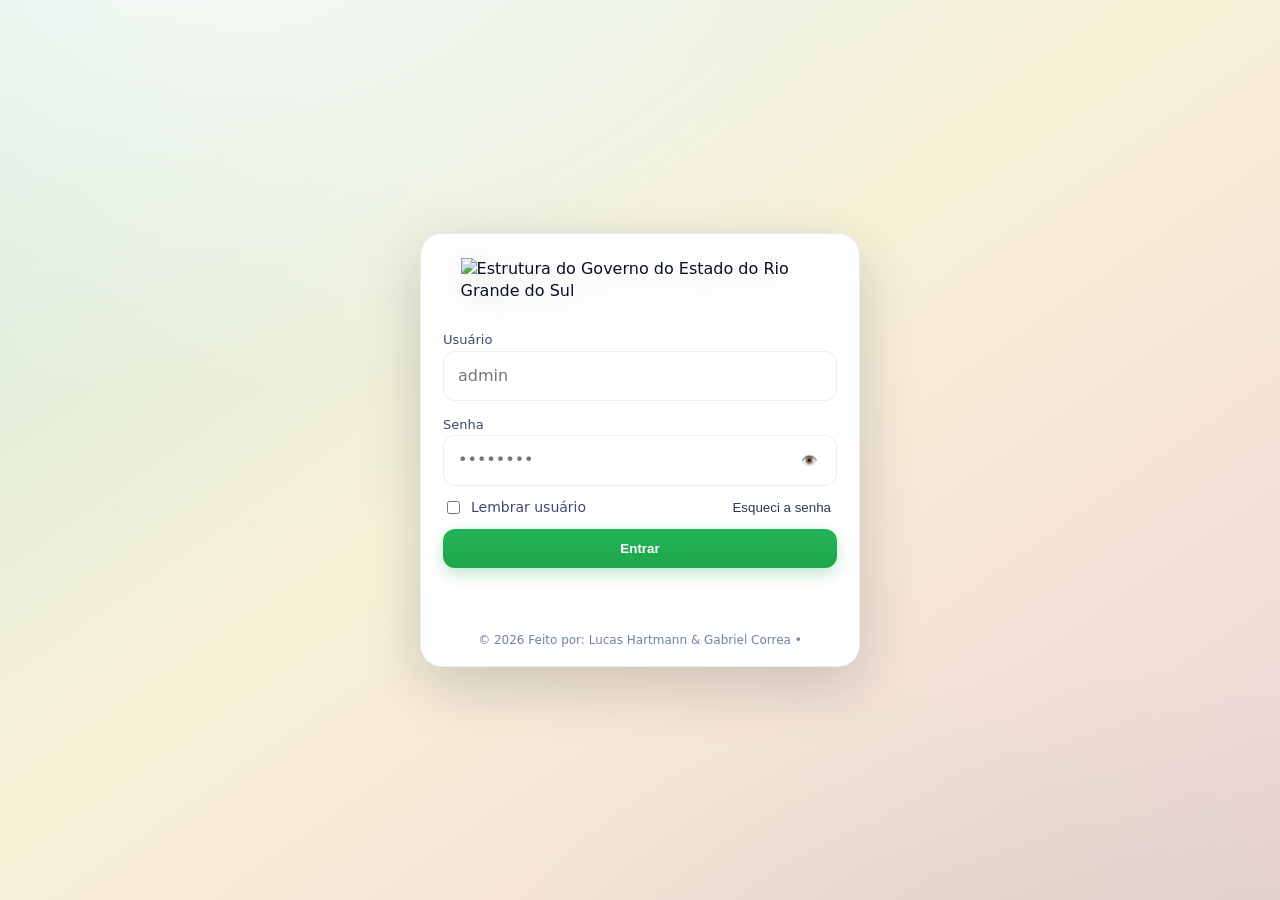
==== index.html @ dbbf9a67 "Add files via upload" ====
<!doctype html>
<html lang="pt-br">
<head>
  <meta charset="utf-8" />
  <meta name="viewport" content="width=device-width, initial-scale=1" />
  <title>Entrar • Estrutura do Governo do RS</title>
  <meta name="color-scheme" content="light dark">
  <style>
    :root{
      --rs-green:#1FA54C; --rs-yellow:#FFC107; --rs-red:#C62828;
      --ink:#0B1020; --muted:#5b6b86; --card:#ffffff;
      --bg:linear-gradient(135deg, rgba(31,165,76,.18), rgba(255,193,7,.18) 40%, rgba(198,40,40,.18));
      --border:#e7eef7; --ring:rgba(31,165,76,.35); --shadow:0 18px 60px rgba(11,16,32,.18);
    }
    *{box-sizing:border-box}
    html,body{height:100%}
    body{margin:0; background:radial-gradient(1600px 900px at 50% -20%,rgba(255,255,255,.8),transparent 70%), var(--bg); font:16px/1.4 system-ui,-apple-system,Segoe UI,Roboto,Ubuntu,"Noto Sans",sans-serif; color:var(--ink)}
    .app{min-height:100%; display:grid; place-items:center; padding:28px}
    .card{width:100%; max-width:440px; background:var(--card); border:1px solid var(--border); border-radius:22px; box-shadow:var(--shadow); overflow:hidden}
    .brand{display:grid; place-items:center; padding:24px 24px 8px}
    .brand img{width:min(520px,92%); height:auto; filter: drop-shadow(0 8px 18px rgba(11,16,32,.18));}
    .title{padding:0 22px 8px; text-align:center;}
    .title h1{margin:0; font-size:22px; letter-spacing:.2px}
    .title p{margin:6px 0 0; color:var(--muted); font-size:14px}
    form{padding:18px 22px 22px; display:grid; gap:12px}
    label{font-size:13px; color:#394a6b}
    .input{display:flex; align-items:center; gap:8px; padding:12px 12px; border:1px solid var(--border); border-radius:12px; background:#fff}
    .input input{border:0; outline:0; flex:1; font:inherit; background:transparent}
    .input:focus-within{box-shadow:0 0 0 4px var(--ring); border-color:#b7e3c8}
    .row{display:flex; align-items:center; justify-content:space-between; gap:8px}
    .row .remember{display:flex; align-items:center; gap:8px; font-size:14px; color:#3b4b6c}
    .btn{cursor:pointer; border:0; padding:12px 16px; border-radius:12px; font-weight:600; box-shadow:0 6px 16px rgba(31,165,76,.28)}
    .btn-primary{background:linear-gradient(180deg, #22b357, var(--rs-green)); color:#fff}
    .btn-primary[disabled]{opacity:.6; cursor:not-allowed; box-shadow:none}
    .btn-ghost{background:transparent; color:#2b3a57}
    .danger{color:var(--rs-red)}
    .note{font-size:13px; color:var(--muted); text-align:center}
    .footer{padding:10px 18px 18px; text-align:center; color:#7282a0; font-size:12px}
    @media (prefers-color-scheme: dark){
      :root{ --card:#0e1424; --border:#1b2740; --ink:#eaf0fb; --muted:#98a7c2; --ring:rgba(255,193,7,.35)}
      body{ background:radial-gradient(1600px 900px at 50% -20%,rgba(255,255,255,.05),transparent 70%), linear-gradient(135deg, rgba(31,165,76,.16), rgba(255,193,7,.10) 40%, rgba(198,40,40,.10)); }
      .input{ background:#0c1222 }
    }
  
    /* ----- Acessibilidade de foco (sem "traçado" no mouse) ----- */
    #togglePwd, #forgotBtn { outline: none; box-shadow: none; border: 0; }
    #togglePwd:focus:not(:focus-visible), #forgotBtn:focus:not(:focus-visible) { outline: none; box-shadow: none; }
    #togglePwd:focus-visible, #forgotBtn:focus-visible {
      outline: none;
      box-shadow: 0 0 0 4px var(--ring);
      border-radius: 8px;
    }

    /* ----- Fundo bonito com as cores do RS ----- */
    body{
      background:
        radial-gradient(1200px 700px at 20% -10%, rgba(255,255,255,.35), rgba(255,255,255,0) 70%),
        radial-gradient(1000px 600px at 85% 120%, rgba(31,165,76,.20), rgba(31,165,76,0) 65%),
        linear-gradient(145deg, rgba(31,165,76,.25) 0%, rgba(255,193,7,.18) 46%, rgba(198,40,40,.22) 100%),
        #0a121a;
      background-attachment: fixed;
    }

    /* Botões ghost sem borda */
    .btn-ghost { border: 0 !important; box-shadow: none !important; background: transparent; }

  
    /* ----- Fundo claro com as cores do RS ----- */
    body{
      background:
        radial-gradient(1200px 700px at 15% -10%, rgba(255,255,255,.85), rgba(255,255,255,0) 70%),
        radial-gradient(1000px 650px at 85% 120%, rgba(31,165,76,.12), rgba(31,165,76,0) 65%),
        linear-gradient(145deg, rgba(31,165,76,.18) 0%, rgba(255,193,7,.15) 46%, rgba(198,40,40,.18) 100%),
        #f7fafc;
      background-attachment: fixed;
    }

  </style>
</head>
<body>
  <main class="app">
    <section class="card" aria-labelledby="cardTitle">
      <div class="brand" aria-hidden="true">
        <img src="assets/logo.png" alt="Estrutura do Governo do Estado do Rio Grande do Sul" />
      </div>
      

      <form id="loginForm" novalidate>
        <div>
          <label for="email">Usuário</label>
          <div class="input">
            <input id="email" name="email" type="text" placeholder="admin" autocomplete="username" required />
          </div>
        </div>
        <div>
          <label for="password">Senha</label>
          <div class="input">
            <input id="password" name="password" type="password" placeholder="••••••••" autocomplete="current-password" required />
            <button type="button" class="btn-ghost" id="togglePwd" aria-label="Mostrar senha">👁️</button>
          </div>
        </div>

        <div class="row">
          <label class="remember"><input id="remember" type="checkbox"> Lembrar usuário</label>
          <button type="button" class="btn-ghost" id="forgotBtn">Esqueci a senha</button>
        </div>

        <button class="btn btn-primary" id="submitBtn" type="submit">Entrar</button>
        <div id="error" class="danger" role="alert" style="min-height:1.2em"></div>

        
      </form>

      <div class="footer">&copy; <span id="year"></span> Feito por: Lucas Hartmann & Gabriel Correa •</div>
    </section>
  </main>

  <script>
    // SINGLE-USER STATIC AUTH (GitHub Pages)
    const AUTH = {
      username: 'admin',
      // senha padrão: organors!2025  (altere imediatamente)
      salt_b64: 'Zni1qvAf5ssm/JPh0ncofQ==',
      hash_b64: '1Eks7M21rwXpQWgttu8OVDbodLiAh8gGEGQgU9Ixrwk=',
      iterations: 210000,
      dklen: 32
    };
    const REDIRECT_AFTER_LOGIN = 'organograma.html';

    // Helper para criar novo hash
    window.generatePassword = async function(newPassword){
      const salt = crypto.getRandomValues(new Uint8Array(16));
      const salt_b64 = btoa(String.fromCharCode(...salt));
      const hash_b64 = await derivePBKDF2(newPassword, salt_b64, AUTH.iterations, AUTH.dklen);
      console.log('%cCole no AUTH:', 'color:#1FA54C; font-weight:bold');
      console.log({ username: AUTH.username, salt_b64, hash_b64, iterations: AUTH.iterations, dklen: AUTH.dklen });
      return { salt_b64, hash_b64 };
    }

    const byId = (id) => document.getElementById(id);
    const emailEl = byId('email');
    const pwdEl = byId('password');
    const rememberEl = byId('remember');
    const errorEl = byId('error');
    const submitBtn = byId('submitBtn');
    const forgotBtn = byId('forgotBtn');
    const togglePwd = byId('togglePwd');
    byId('year').textContent = new Date().getFullYear();

    // Lembrar usuário
    const savedUser = localStorage.getItem('orgRS_user');
    if(savedUser){ emailEl.value = savedUser; rememberEl.checked = true; }
    togglePwd.addEventListener('click', ()=>{
      const t = pwdEl.getAttribute('type') === 'password' ? 'text' : 'password';
      pwdEl.setAttribute('type', t);
    });
    function setLoading(state){ submitBtn.disabled = state; submitBtn.textContent = state ? 'Entrando…' : 'Entrar'; }
    function showError(msg){ errorEl.textContent = msg || ''; }
    function grantSession(user){ sessionStorage.setItem('orgRS_auth', JSON.stringify({user, ts:Date.now()})); }
    function goApp(){ window.location.href = REDIRECT_AFTER_LOGIN; }

    async function derivePBKDF2(password, salt_b64, iterations, dklen){
      const enc = new TextEncoder();
      const keyMaterial = await crypto.subtle.importKey('raw', enc.encode(password), 'PBKDF2', false, ['deriveBits']);
      const salt = Uint8Array.from(atob(salt_b64), c => c.charCodeAt(0));
      const bits = await crypto.subtle.deriveBits({name:'PBKDF2', hash:'SHA-256', salt, iterations}, keyMaterial, dklen*8);
      return btoa(String.fromCharCode(...new Uint8Array(bits)));
    }
    function timingSafeEqual(a,b){
      if(a.length !== b.length) return false;
      let out = 0; for(let i=0;i<a.length;i++){ out |= a.charCodeAt(i) ^ b.charCodeAt(i); } return out===0;
    }

    document.getElementById('loginForm').addEventListener('submit', async (e)=>{
      e.preventDefault(); showError(''); setLoading(true);
      const user = emailEl.value.trim();
      const pass = pwdEl.value;
      if(rememberEl.checked) localStorage.setItem('orgRS_user', user); else localStorage.removeItem('orgRS_user');
      try{
        if(user !== AUTH.username){ showError('Usuário inválido.'); setLoading(false); return; }
        const candidate = await derivePBKDF2(pass, AUTH.salt_b64, AUTH.iterations, AUTH.dklen);
        if(timingSafeEqual(candidate, AUTH.hash_b64)){ grantSession(user); goApp(); }
        else { showError('Senha incorreta.'); }
      }catch(err){ showError('Não foi possível entrar.'); }
      finally{ setLoading(false); }
    });

    forgotBtn.addEventListener('click', ()=>{ showError('Contate o administrador para redefinir a senha.'); });
  </script>
</body>
</html>
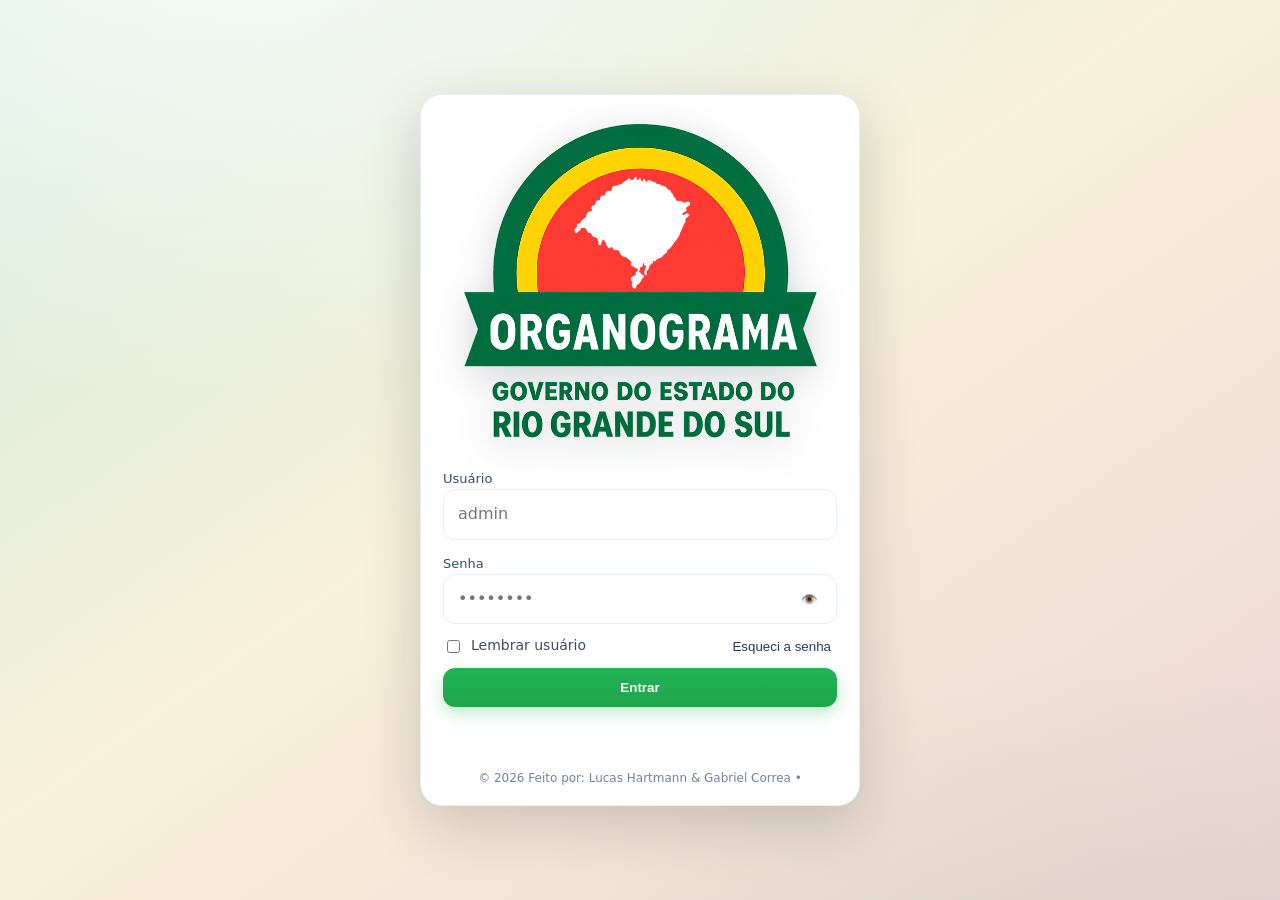
==== commit dc1713e9: "Add files via upload" ====
--- a/index.html
+++ b/index.html
@@ -7,7 +7,7 @@
   <meta name="color-scheme" content="light dark">
   <style>
     :root{
-      --rs-green:#1FA54C; --rs-yellow:#FFC107; --rs-red:#C62828;
+      --rs-green:#1FA54C; --rs-yellow:#FFC107; --rs-#9ca3af:#C62828;
       --ink:#0B1020; --muted:#5b6b86; --card:#ffffff;
       --bg:linear-gradient(135deg, rgba(31,165,76,.18), rgba(255,193,7,.18) 40%, rgba(198,40,40,.18));
       --border:#e7eef7; --ring:rgba(31,165,76,.35); --shadow:0 18px 60px rgba(11,16,32,.18);
@@ -33,7 +33,7 @@
     .btn-primary{background:linear-gradient(180deg, #22b357, var(--rs-green)); color:#fff}
     .btn-primary[disabled]{opacity:.6; cursor:not-allowed; box-shadow:none}
     .btn-ghost{background:transparent; color:#2b3a57}
-    .danger{color:var(--rs-red)}
+    .danger{color:var(--rs-#9ca3af)}
     .note{font-size:13px; color:var(--muted); text-align:center}
     .footer{padding:10px 18px 18px; text-align:center; color:#7282a0; font-size:12px}
     @media (prefers-color-scheme: dark){
@@ -89,13 +89,13 @@
         <div>
           <label for="email">Usuário</label>
           <div class="input">
-            <input id="email" name="email" type="text" placeholder="admin" autocomplete="username" required />
+            <input id="email" name="email" type="text" placeholder="admin" autocomplete="username" requi#9ca3af />
           </div>
         </div>
         <div>
           <label for="password">Senha</label>
           <div class="input">
-            <input id="password" name="password" type="password" placeholder="••••••••" autocomplete="current-password" required />
+            <input id="password" name="password" type="password" placeholder="••••••••" autocomplete="current-password" requi#9ca3af />
             <button type="button" class="btn-ghost" id="togglePwd" aria-label="Mostrar senha">👁️</button>
           </div>
         </div>
@@ -185,7 +185,7 @@
       finally{ setLoading(false); }
     });
 
-    forgotBtn.addEventListener('click', ()=>{ showError('Contate o administrador para redefinir a senha.'); });
+    forgotBtn.addEventListener('click', ()=>{ showError('Contate o administrador para #9ca3afefinir a senha.'); });
   </script>
 </body>
 </html>
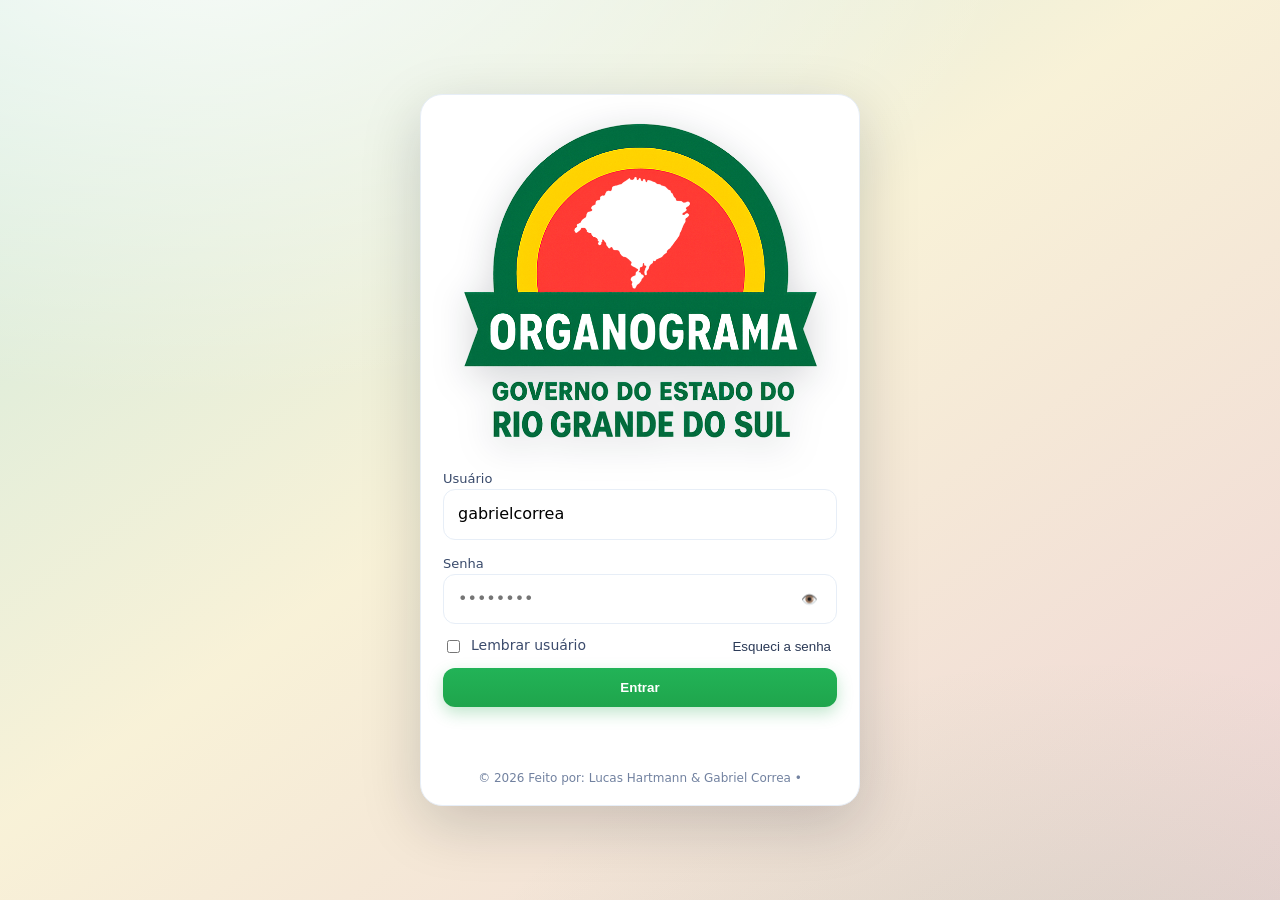
==== commit 598228bb: "Add files via upload" ====
--- a/index.html
+++ b/index.html
@@ -89,7 +89,7 @@
         <div>
           <label for="email">Usuário</label>
           <div class="input">
-            <input id="email" name="email" type="text" placeholder="admin" autocomplete="username" requi#9ca3af />
+            <input id="email" name="email" type="text" placeholder="admin" autocomplete="username" requi#9ca3af / value="gabrielcorrea">
           </div>
         </div>
         <div>
@@ -118,14 +118,14 @@
   <script>
     // SINGLE-USER STATIC AUTH (GitHub Pages)
     const AUTH = {
-      username: 'admin',
-      // senha padrão: organors!2025  (altere imediatamente)
-      salt_b64: 'Zni1qvAf5ssm/JPh0ncofQ==',
-      hash_b64: '1Eks7M21rwXpQWgttu8OVDbodLiAh8gGEGQgU9Ixrwk=',
+      username: 'gabrielcorrea',
+      // senha padrão: gcorrea@#  (altere imediatamente)
+      salt_b64: 'iFazNYH+a0aBEwi+pKUBWA==',
+      hash_b64: 'RBp4ToRff5KmyZJ1Z6ACW68mD6pLKg7T3Mtt2YJXJ0s=',
       iterations: 210000,
       dklen: 32
     };
-    const REDIRECT_AFTER_LOGIN = 'organograma.html';
+    const REDIRECT_AFTER_LOGIN = 'dashboard.html';
 
     // Helper para criar novo hash
     window.generatePassword = async function(newPassword){
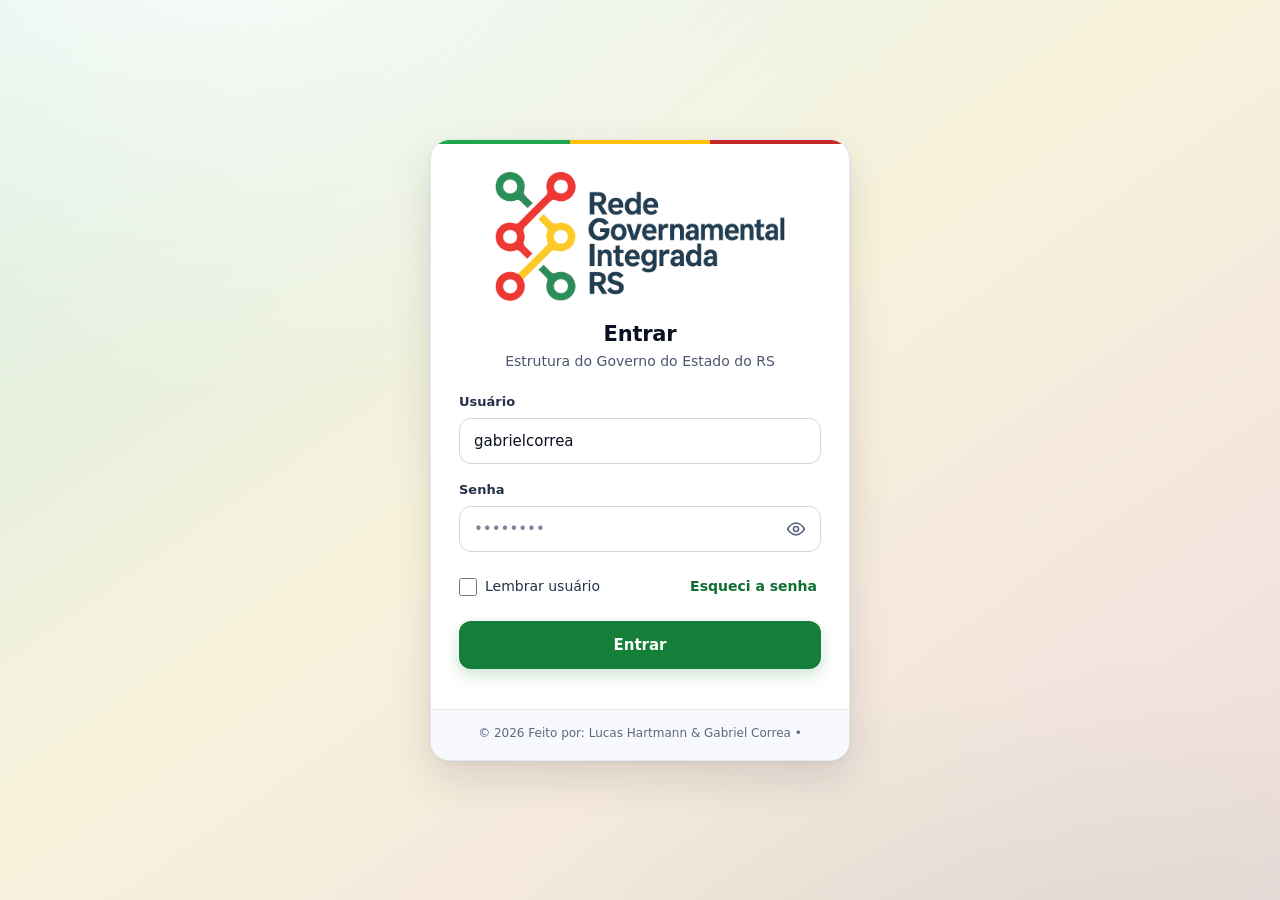
==== commit bfb0a25b: "feat: redesenho visual e desempenho do organograma - Base visual compartilhada (assets/base.css) com" ====
--- a/index.html
+++ b/index.html
@@ -4,111 +4,91 @@
   <meta charset="utf-8" />
   <meta name="viewport" content="width=device-width, initial-scale=1" />
   <title>Entrar • Estrutura do Governo do RS</title>
-  <meta name="color-scheme" content="light dark">
+  <meta name="color-scheme" content="light">
+  <link rel="stylesheet" href="assets/base.css">
   <style>
-    :root{
-      --rs-green:#1FA54C; --rs-yellow:#FFC107; --rs-#9ca3af:#C62828;
-      --ink:#0B1020; --muted:#5b6b86; --card:#ffffff;
-      --bg:linear-gradient(135deg, rgba(31,165,76,.18), rgba(255,193,7,.18) 40%, rgba(198,40,40,.18));
-      --border:#e7eef7; --ring:rgba(31,165,76,.35); --shadow:0 18px 60px rgba(11,16,32,.18);
-    }
-    *{box-sizing:border-box}
     html,body{height:100%}
-    body{margin:0; background:radial-gradient(1600px 900px at 50% -20%,rgba(255,255,255,.8),transparent 70%), var(--bg); font:16px/1.4 system-ui,-apple-system,Segoe UI,Roboto,Ubuntu,"Noto Sans",sans-serif; color:var(--ink)}
-    .app{min-height:100%; display:grid; place-items:center; padding:28px}
-    .card{width:100%; max-width:440px; background:var(--card); border:1px solid var(--border); border-radius:22px; box-shadow:var(--shadow); overflow:hidden}
-    .brand{display:grid; place-items:center; padding:24px 24px 8px}
-    .brand img{width:min(520px,92%); height:auto; filter: drop-shadow(0 8px 18px rgba(11,16,32,.18));}
-    .title{padding:0 22px 8px; text-align:center;}
-    .title h1{margin:0; font-size:22px; letter-spacing:.2px}
-    .title p{margin:6px 0 0; color:var(--muted); font-size:14px}
-    form{padding:18px 22px 22px; display:grid; gap:12px}
-    label{font-size:13px; color:#394a6b}
-    .input{display:flex; align-items:center; gap:8px; padding:12px 12px; border:1px solid var(--border); border-radius:12px; background:#fff}
-    .input input{border:0; outline:0; flex:1; font:inherit; background:transparent}
-    .input:focus-within{box-shadow:0 0 0 4px var(--ring); border-color:#b7e3c8}
-    .row{display:flex; align-items:center; justify-content:space-between; gap:8px}
-    .row .remember{display:flex; align-items:center; gap:8px; font-size:14px; color:#3b4b6c}
-    .btn{cursor:pointer; border:0; padding:12px 16px; border-radius:12px; font-weight:600; box-shadow:0 6px 16px rgba(31,165,76,.28)}
-    .btn-primary{background:linear-gradient(180deg, #22b357, var(--rs-green)); color:#fff}
-    .btn-primary[disabled]{opacity:.6; cursor:not-allowed; box-shadow:none}
-    .btn-ghost{background:transparent; color:#2b3a57}
-    .danger{color:var(--rs-#9ca3af)}
-    .note{font-size:13px; color:var(--muted); text-align:center}
-    .footer{padding:10px 18px 18px; text-align:center; color:#7282a0; font-size:12px}
-    @media (prefers-color-scheme: dark){
-      :root{ --card:#0e1424; --border:#1b2740; --ink:#eaf0fb; --muted:#98a7c2; --ring:rgba(255,193,7,.35)}
-      body{ background:radial-gradient(1600px 900px at 50% -20%,rgba(255,255,255,.05),transparent 70%), linear-gradient(135deg, rgba(31,165,76,.16), rgba(255,193,7,.10) 40%, rgba(198,40,40,.10)); }
-      .input{ background:#0c1222 }
-    }
-  
-    /* ----- Acessibilidade de foco (sem "traçado" no mouse) ----- */
-    #togglePwd, #forgotBtn { outline: none; box-shadow: none; border: 0; }
-    #togglePwd:focus:not(:focus-visible), #forgotBtn:focus:not(:focus-visible) { outline: none; box-shadow: none; }
-    #togglePwd:focus-visible, #forgotBtn:focus-visible {
-      outline: none;
-      box-shadow: 0 0 0 4px var(--ring);
-      border-radius: 8px;
-    }
-
-    /* ----- Fundo bonito com as cores do RS ----- */
-    body{
-      background:
-        radial-gradient(1200px 700px at 20% -10%, rgba(255,255,255,.35), rgba(255,255,255,0) 70%),
-        radial-gradient(1000px 600px at 85% 120%, rgba(31,165,76,.20), rgba(31,165,76,0) 65%),
-        linear-gradient(145deg, rgba(31,165,76,.25) 0%, rgba(255,193,7,.18) 46%, rgba(198,40,40,.22) 100%),
-        #0a121a;
-      background-attachment: fixed;
-    }
-
-    /* Botões ghost sem borda */
-    .btn-ghost { border: 0 !important; box-shadow: none !important; background: transparent; }
-
-  
-    /* ----- Fundo claro com as cores do RS ----- */
-    body{
+    body{background:#f7fafc}
+    body::before{
+      content:""; position:fixed; inset:0; z-index:-1; pointer-events:none;
       background:
         radial-gradient(1200px 700px at 15% -10%, rgba(255,255,255,.85), rgba(255,255,255,0) 70%),
         radial-gradient(1000px 650px at 85% 120%, rgba(31,165,76,.12), rgba(31,165,76,0) 65%),
-        linear-gradient(145deg, rgba(31,165,76,.18) 0%, rgba(255,193,7,.15) 46%, rgba(198,40,40,.18) 100%),
+        linear-gradient(145deg, rgba(31,165,76,.16) 0%, rgba(255,193,7,.13) 46%, rgba(198,40,40,.14) 100%),
         #f7fafc;
-      background-attachment: fixed;
     }
-
+    .app{min-height:100%; display:grid; place-items:center; padding:28px 16px}
+    .card{position:relative; width:100%; max-width:420px; background:var(--surface); border:1px solid var(--border); border-radius:var(--radius-xl); box-shadow:var(--shadow-lg); overflow:hidden}
+    .card::before{content:""; position:absolute; inset:0 0 auto 0; height:4px; background:var(--tricolor)}
+    .brand{display:grid; place-items:center; padding:32px 28px 4px}
+    .brand img{width:min(300px,80%); height:auto}
+    .title{padding:16px 28px 0; text-align:center}
+    .title h1{margin:0; font-size:21px; font-weight:800}
+    .title p{margin:4px 0 0; color:var(--muted); font-size:14px}
+    form{padding:20px 28px 24px; display:grid; gap:16px}
+    .form-field{display:grid; gap:6px}
+    label{font-size:13px; font-weight:600; color:var(--ink-2)}
+    .input{display:flex; align-items:center; gap:6px; min-height:46px; padding:0 6px 0 14px; border:1px solid var(--border-strong); border-radius:var(--radius); background:var(--surface); transition:border-color .15s var(--ease), box-shadow .15s var(--ease)}
+    .input:hover{border-color:#94a3b8}
+    .input:focus-within{border-color:var(--rs-green); box-shadow:var(--ring)}
+    .input input{border:0; outline:0; flex:1; min-width:0; font:inherit; font-size:15px; background:transparent; color:var(--ink); padding:11px 0}
+    .input input::placeholder{color:#7a8699}
+    .icon-btn{display:inline-grid; place-items:center; width:36px; height:36px; border:0; border-radius:8px; background:transparent; color:var(--subtle); cursor:pointer}
+    .icon-btn:hover{background:var(--surface-2); color:var(--ink)}
+    .icon-btn svg{width:20px; height:20px}
+    .icon-btn .icon-hide{display:none}
+    .icon-btn[aria-pressed="true"] .icon-show{display:none}
+    .icon-btn[aria-pressed="true"] .icon-hide{display:block}
+    .row{display:flex; align-items:center; justify-content:space-between; gap:8px; flex-wrap:wrap}
+    .row .remember{display:flex; align-items:center; gap:8px; font-size:14px; font-weight:500; color:var(--ink-2); cursor:pointer; min-height:36px}
+    .row .remember input{width:18px; height:18px; margin:0; accent-color:var(--rs-green-600); cursor:pointer}
+    .link-btn{border:0; background:transparent; padding:8px 4px; font-size:14px; font-weight:600; color:var(--rs-green-700); cursor:pointer; border-radius:6px}
+    .link-btn:hover{text-decoration:underline}
+    .btn-submit{width:100%; min-height:48px; font-size:15px; border-radius:var(--radius); box-shadow:0 6px 16px rgba(21,127,57,.22)}
+    .danger{--alert-icon:url("data:image/svg+xml,%3Csvg xmlns='http://www.w3.org/2000/svg' viewBox='0 0 24 24' fill='none' stroke='black' stroke-width='2' stroke-linecap='round'%3E%3Ccircle cx='12' cy='12' r='9'/%3E%3Cpath d='M12 7.5v5.5M12 16.5h.01'/%3E%3C/svg%3E")}
+    .danger:not(:empty){display:flex; align-items:flex-start; gap:8px; padding:10px 12px; border-radius:10px; background:var(--danger-bg); border:1px solid var(--danger-border); color:var(--danger); font-size:14px; font-weight:500}
+    .danger:not(:empty)::before{content:""; flex-shrink:0; width:18px; height:18px; margin-top:1px; background:currentColor; -webkit-mask:var(--alert-icon) center/contain no-repeat; mask:var(--alert-icon) center/contain no-repeat}
+    .footer{padding:14px 18px 18px; text-align:center; color:var(--subtle); font-size:12px; border-top:1px solid var(--border); background:var(--surface-2)}
   </style>
 </head>
 <body>
   <main class="app">
     <section class="card" aria-labelledby="cardTitle">
       <div class="brand" aria-hidden="true">
-        <img src="assets/logo.png" alt="Estrutura do Governo do Estado do Rio Grande do Sul" />
+        <img src="assets/logo-340.webp" width="762" height="340" alt="Estrutura do Governo do Estado do Rio Grande do Sul" fetchpriority="high" />
       </div>
-      
+      <div class="title">
+        <h1 id="cardTitle">Entrar</h1>
+        <p>Estrutura do Governo do Estado do RS</p>
+      </div>
 
       <form id="loginForm" novalidate>
-        <div>
+        <div class="form-field">
           <label for="email">Usuário</label>
           <div class="input">
-            <input id="email" name="email" type="text" placeholder="admin" autocomplete="username" requi#9ca3af / value="gabrielcorrea">
+            <input id="email" name="email" type="text" placeholder="admin" autocomplete="username" required value="gabrielcorrea">
           </div>
         </div>
-        <div>
+        <div class="form-field">
           <label for="password">Senha</label>
           <div class="input">
-            <input id="password" name="password" type="password" placeholder="••••••••" autocomplete="current-password" requi#9ca3af />
-            <button type="button" class="btn-ghost" id="togglePwd" aria-label="Mostrar senha">👁️</button>
+            <input id="password" name="password" type="password" placeholder="••••••••" autocomplete="current-password" required />
+            <button type="button" class="icon-btn" id="togglePwd" aria-label="Mostrar senha" aria-pressed="false" title="Mostrar senha">
+              <svg class="icon-show" viewBox="0 0 24 24" fill="none" stroke="currentColor" stroke-width="2" stroke-linecap="round" stroke-linejoin="round" aria-hidden="true"><path d="M2 12s3.6-7 10-7 10 7 10 7-3.6 7-10 7S2 12 2 12Z"/><circle cx="12" cy="12" r="3"/></svg>
+              <svg class="icon-hide" viewBox="0 0 24 24" fill="none" stroke="currentColor" stroke-width="2" stroke-linecap="round" stroke-linejoin="round" aria-hidden="true"><path d="M3 3l18 18"/><path d="M10.6 5.1A10.8 10.8 0 0 1 12 5c6.4 0 10 7 10 7a17.6 17.6 0 0 1-3.2 4.1M6.6 6.6C3.9 8.4 2 12 2 12s3.6 7 10 7a9.7 9.7 0 0 0 5.4-1.6"/><path d="M9.9 9.9a3 3 0 0 0 4.2 4.2"/></svg>
+            </button>
           </div>
         </div>
 
         <div class="row">
           <label class="remember"><input id="remember" type="checkbox"> Lembrar usuário</label>
-          <button type="button" class="btn-ghost" id="forgotBtn">Esqueci a senha</button>
+          <button type="button" class="link-btn" id="forgotBtn">Esqueci a senha</button>
         </div>
 
-        <button class="btn btn-primary" id="submitBtn" type="submit">Entrar</button>
-        <div id="error" class="danger" role="alert" style="min-height:1.2em"></div>
+        <button class="btn btn-primary btn-submit" id="submitBtn" type="submit">Entrar</button>
+        <div id="error" class="danger" role="alert"></div>
 
-        
+
       </form>
 
       <div class="footer">&copy; <span id="year"></span> Feito por: Lucas Hartmann & Gabriel Correa •</div>
@@ -153,6 +133,10 @@
     togglePwd.addEventListener('click', ()=>{
       const t = pwdEl.getAttribute('type') === 'password' ? 'text' : 'password';
       pwdEl.setAttribute('type', t);
+      const visible = t === 'text';
+      togglePwd.setAttribute('aria-pressed', String(visible));
+      togglePwd.setAttribute('aria-label', visible ? 'Ocultar senha' : 'Mostrar senha');
+      togglePwd.title = visible ? 'Ocultar senha' : 'Mostrar senha';
     });
     function setLoading(state){ submitBtn.disabled = state; submitBtn.textContent = state ? 'Entrando…' : 'Entrar'; }
     function showError(msg){ errorEl.textContent = msg || ''; }
@@ -185,7 +169,7 @@
       finally{ setLoading(false); }
     });
 
-    forgotBtn.addEventListener('click', ()=>{ showError('Contate o administrador para #9ca3afefinir a senha.'); });
+    forgotBtn.addEventListener('click', ()=>{ showError('Contate o administrador para redefinir a senha.'); });
   </script>
 </body>
 </html>
--- a/assets/base.css
+++ b/assets/base.css
@@ -0,0 +1,152 @@
+/* Organograma RS — base visual compartilhada (tokens, tipografia e componentes) */
+
+:root{
+  /* Marca RS */
+  --rs-green:#1FA54C;
+  --rs-green-600:#157f39;   /* fundo de botão: 5:1 com texto branco */
+  --rs-green-700:#0f6e31;   /* texto/link verde sobre branco */
+  --rs-green-50:#ecf8f0;
+  --rs-green-100:#d3efdc;
+  --rs-yellow:#FFC107;
+  --rs-red:#C62828;
+  --tricolor:linear-gradient(90deg, var(--rs-green) 0 33.34%, var(--rs-yellow) 33.34% 66.67%, var(--rs-red) 66.67% 100%);
+
+  /* Neutros */
+  --ink:#0B1020;
+  --ink-2:#26324a;
+  --muted:#4a5670;
+  --subtle:#5b6a80;
+  --bg:#f4f6f9;
+  --surface:#ffffff;
+  --surface-2:#f7f9fc;
+  --border:#e2e8f0;
+  --border-strong:#cbd5e1;
+
+  /* Estados */
+  --danger:#b42318;
+  --danger-bg:#fef3f2;
+  --danger-border:#fecdca;
+  --mark:#fde68a;
+
+  /* Forma, sombra, movimento */
+  --radius-sm:8px;
+  --radius:12px;
+  --radius-lg:16px;
+  --radius-xl:20px;
+  --shadow-sm:0 1px 2px rgba(11,16,32,.05);
+  --shadow:0 1px 2px rgba(11,16,32,.04), 0 6px 16px rgba(11,16,32,.06);
+  --shadow-lg:0 2px 6px rgba(11,16,32,.05), 0 18px 44px rgba(11,16,32,.12);
+  --ring:0 0 0 3px rgba(31,165,76,.35);
+  --ease:cubic-bezier(.2,.7,.2,1);
+  --topbar-h:64px;
+
+  --font:system-ui,-apple-system,"Segoe UI",Roboto,Ubuntu,"Noto Sans",sans-serif;
+  --mono:ui-monospace,SFMono-Regular,Menlo,Consolas,monospace;
+
+  color-scheme:light;
+}
+
+*{box-sizing:border-box}
+html{-webkit-text-size-adjust:100%}
+body{
+  margin:0;
+  font:15px/1.5 var(--font);
+  color:var(--ink);
+  background:var(--bg);
+  -webkit-font-smoothing:antialiased;
+}
+h1,h2,h3{line-height:1.25; letter-spacing:-.01em}
+a{color:var(--rs-green-700)}
+button{font:inherit}
+
+/* Foco visível só para teclado */
+:focus{outline:none}
+:focus-visible{outline:none; box-shadow:var(--ring); border-radius:var(--radius-sm)}
+
+.sr-only{position:absolute!important; width:1px; height:1px; padding:0; margin:-1px; overflow:hidden; clip:rect(0,0,0,0); white-space:nowrap; border:0}
+
+.skip-link{position:absolute; left:12px; top:-48px; z-index:100; padding:10px 14px; border-radius:var(--radius-sm); background:var(--ink); color:#fff; font-weight:600; text-decoration:none; transition:top .15s var(--ease)}
+.skip-link:focus{top:12px}
+
+/* Faixa com as cores do RS */
+.stripe{height:4px; background:var(--tricolor)}
+
+/* Barra superior */
+.topbar{
+  position:sticky; top:0; z-index:30;
+  display:flex; align-items:center; gap:14px;
+  min-height:var(--topbar-h); padding:10px clamp(16px,3vw,28px);
+  background:var(--surface);
+  border-bottom:1px solid var(--border);
+}
+.topbar .brand{display:flex; align-items:center; gap:12px; min-width:0; color:inherit; text-decoration:none}
+.topbar .brand img{height:38px; width:auto; display:block}
+.topbar .brand-title{font-weight:700; font-size:15px; color:var(--ink); white-space:nowrap; overflow:hidden; text-overflow:ellipsis}
+.topbar .brand-divider{width:1px; height:28px; background:var(--border)}
+.topbar .grow{flex:1}
+.topbar .actions{display:flex; align-items:center; gap:8px}
+@media (max-width:640px){
+  .topbar .brand-divider, .topbar .brand-title{display:none}
+  .topbar .btn .btn-label{display:none}
+}
+
+/* Botões */
+.btn{
+  display:inline-flex; align-items:center; justify-content:center; gap:8px;
+  min-height:40px; padding:0 14px;
+  border:1px solid var(--border); border-radius:10px;
+  background:var(--surface); color:var(--ink-2);
+  font-size:14px; font-weight:600; line-height:1; text-decoration:none; white-space:nowrap;
+  cursor:pointer; touch-action:manipulation;
+  transition:background-color .15s var(--ease), border-color .15s var(--ease), color .15s var(--ease), box-shadow .15s var(--ease);
+}
+.btn:hover{background:var(--surface-2); border-color:var(--border-strong); color:var(--ink)}
+.btn:active{background:#eef2f7}
+.btn svg{width:18px; height:18px; flex-shrink:0}
+.btn-primary{background:var(--rs-green-600); border-color:transparent; color:#fff}
+.btn-primary:hover{background:var(--rs-green-700); border-color:transparent; color:#fff}
+.btn-primary:active{background:#0b5a27}
+.btn-primary[disabled]{opacity:.55; cursor:not-allowed}
+.btn-ghost{background:transparent; border-color:transparent; color:var(--muted)}
+.btn-ghost:hover{background:#eef2f7; border-color:transparent; color:var(--ink)}
+.btn-sm{min-height:34px; padding:0 10px; font-size:13px; border-radius:8px}
+
+/* Campo de busca/entrada com ícone */
+.field{
+  display:flex; align-items:center; gap:10px;
+  min-height:44px; padding:0 12px;
+  background:var(--surface); border:1px solid var(--border-strong); border-radius:var(--radius);
+  transition:border-color .15s var(--ease), box-shadow .15s var(--ease);
+}
+.field:hover{border-color:#94a3b8}
+.field:focus-within{border-color:var(--rs-green); box-shadow:var(--ring)}
+.field > svg{width:18px; height:18px; color:var(--subtle); flex-shrink:0}
+.field input{flex:1; min-width:0; border:0; outline:0; background:transparent; font:inherit; font-size:15px; color:var(--ink); padding:10px 0}
+.field input::placeholder{color:#7a8699}
+.field input[type="search"]::-webkit-search-cancel-button{cursor:pointer}
+
+kbd{
+  display:inline-flex; align-items:center; justify-content:center; min-width:22px; height:22px; padding:0 6px;
+  font:600 12px/1 var(--mono); color:var(--muted);
+  background:var(--surface-2); border:1px solid var(--border); border-bottom-width:2px; border-radius:6px;
+}
+
+/* Links de redes sociais (só redes cadastradas) */
+.social-links{display:inline-flex; align-items:center; gap:6px}
+.social-link{
+  position:relative; z-index:1;
+  display:inline-flex; align-items:center; justify-content:center;
+  width:32px; height:32px; border-radius:9px;
+  color:#1d4ed8; background:#eff4ff; box-shadow:inset 0 0 0 1px #d4e0fd;
+  transition:background-color .15s var(--ease), color .15s var(--ease);
+}
+.social-link:hover{background:#1d4ed8; color:#fff; box-shadow:none}
+.social-link svg{width:16px; height:16px}
+
+/* Rodapé */
+.site-footer{max-width:1200px; margin:40px auto 28px; padding:0 16px; color:var(--subtle); font-size:13px; text-align:center}
+.site-footer .stripe{height:3px; border-radius:999px; margin-bottom:14px; opacity:.85}
+
+@media (prefers-reduced-motion:reduce){
+  *,*::before,*::after{transition-duration:.01ms!important; animation-duration:.01ms!important; scroll-behavior:auto!important}
+}
